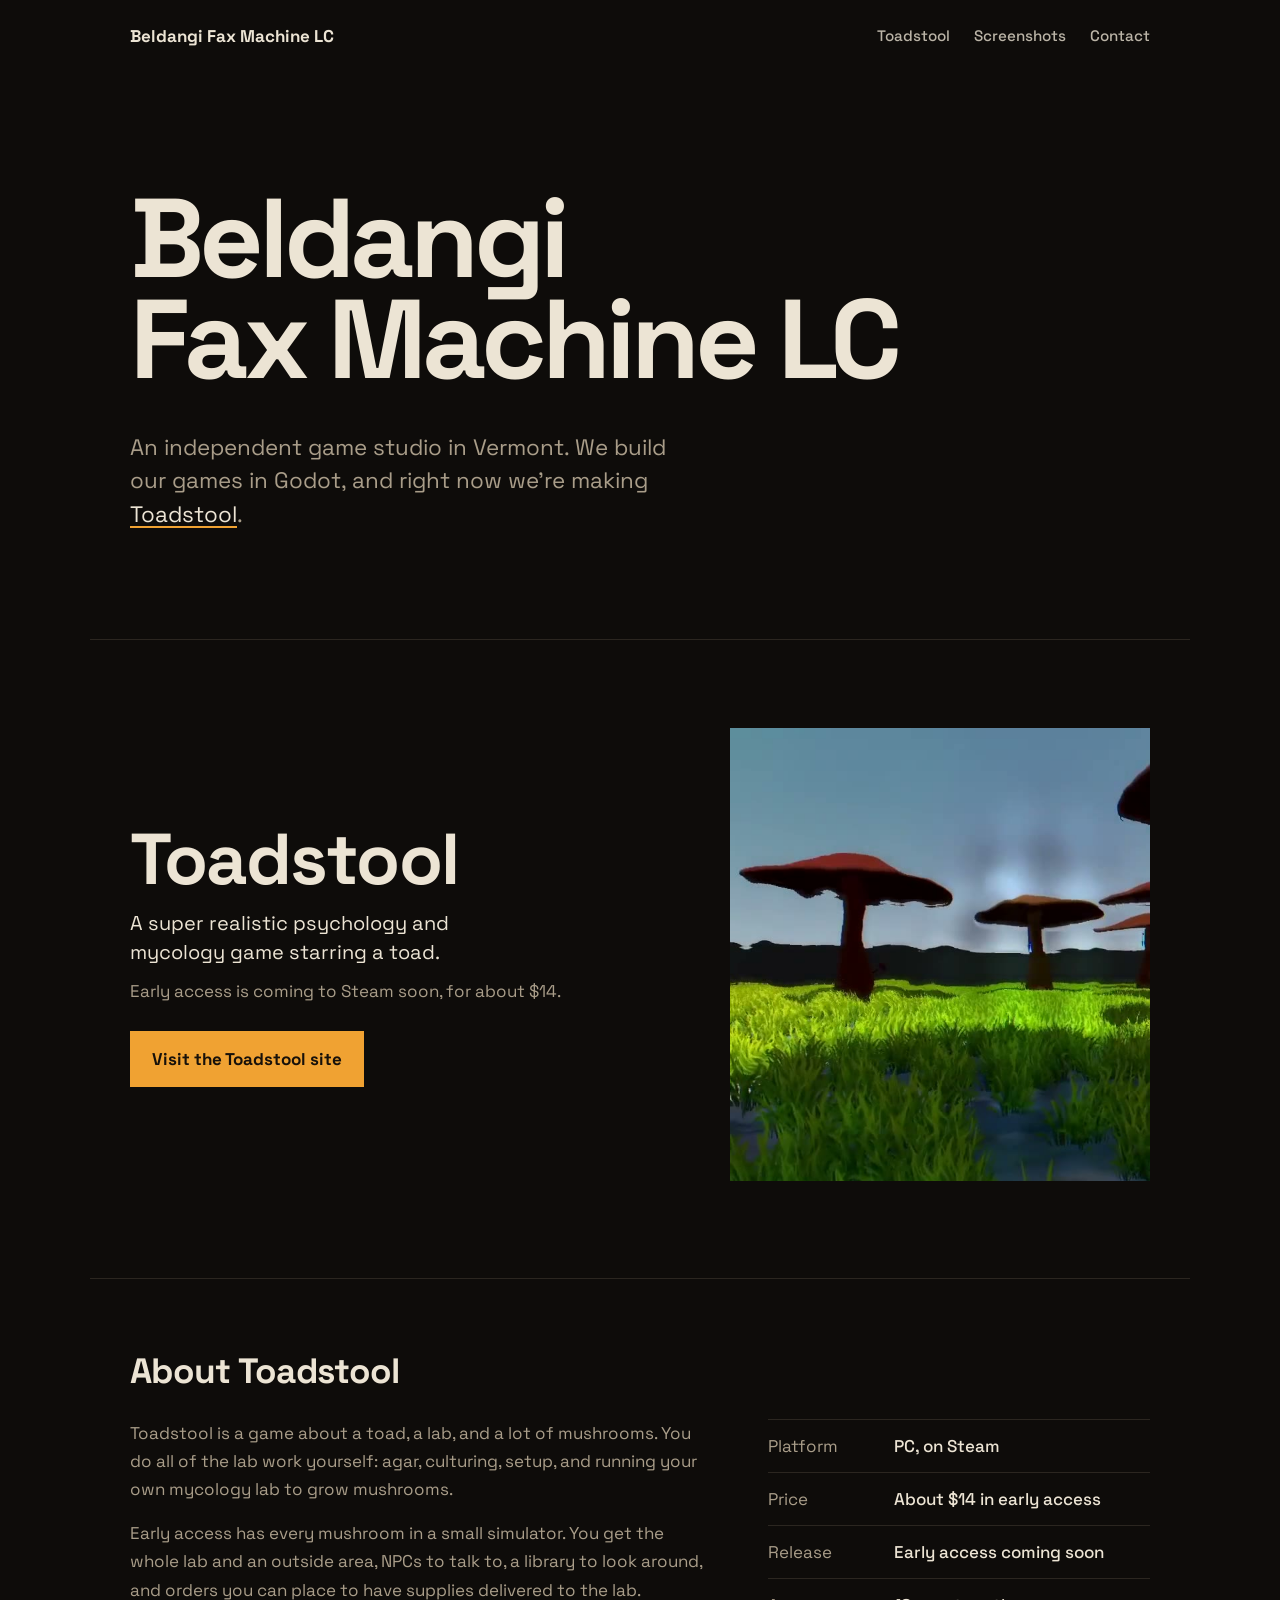
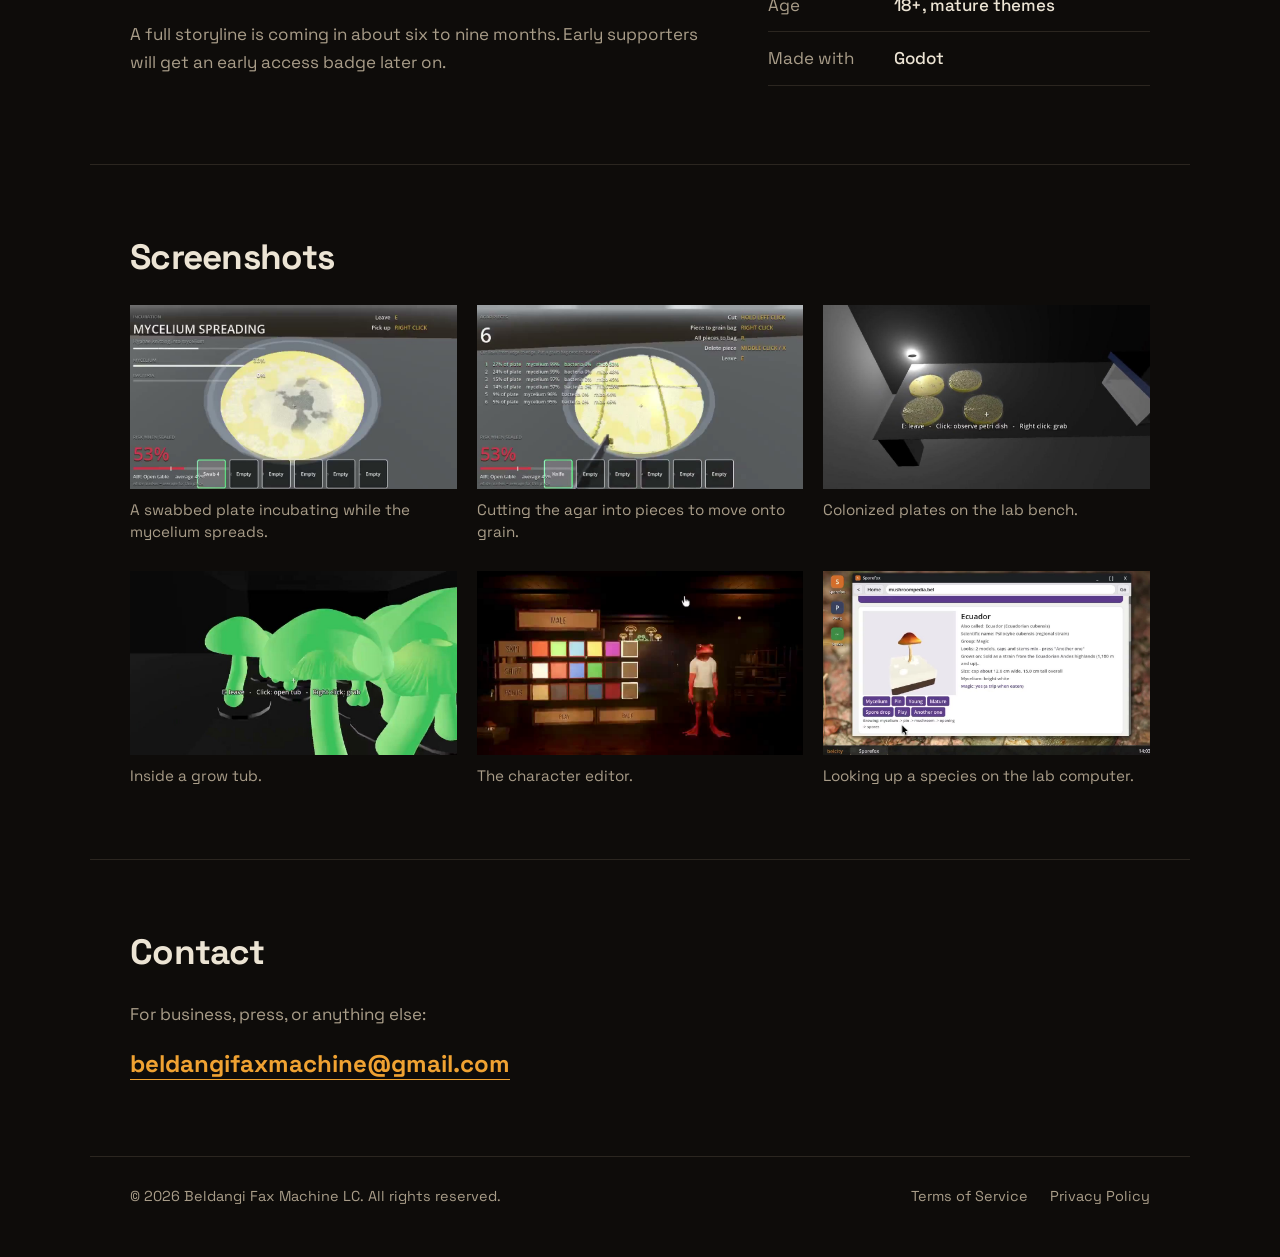
==== index.html @ 1b4e1a7e "Studio title space, real Toadstool content, Terms and Privacy - Top of the page is now the studio: B" ====
<!doctype html>
<html lang="en">
<head>
<meta charset="utf-8">
<meta name="viewport" content="width=device-width, initial-scale=1">
<title>Beldangi Fax Machine LC</title>
<meta name="description" content="Beldangi Fax Machine LC is an independent game studio in Vermont making Toadstool, a super realistic psychology and mycology game starring a toad.">
<meta name="theme-color" content="#0e0c0a">
<meta name="color-scheme" content="dark">
<link rel="icon" href="favicon.svg" type="image/svg+xml">
<meta property="og:title" content="Beldangi Fax Machine LC">
<meta property="og:description" content="Makers of Toadstool, a super realistic psychology and mycology game starring a toad.">
<meta property="og:image" content="https://bahun-ko-ckusi.github.io/BELDANGIFAXMACHINE/media/grow.jpg">
<meta property="og:type" content="website">
<meta name="twitter:card" content="summary_large_image">
<link rel="preconnect" href="https://fonts.googleapis.com">
<link rel="preconnect" href="https://fonts.gstatic.com" crossorigin>
<link href="https://fonts.googleapis.com/css2?family=Space+Grotesk:wght@400;500;700&display=swap" rel="stylesheet">
<link rel="stylesheet" href="styles.css">
</head>
<body>

<header class="top">
  <a class="studio" href="./">Beldangi Fax Machine LC</a>
  <nav aria-label="Sections">
    <a href="#toadstool">Toadstool</a>
    <a href="#screens">Screenshots</a>
    <a href="#contact">Contact</a>
  </nav>
</header>

<main>
  <section class="title-space">
    <h1><span>Beldangi</span> <span>Fax Machine LC</span></h1>
    <p class="title-line">An independent game studio in Vermont. We build our games in Godot,
    and right now we&rsquo;re making <a href="#toadstool">Toadstool</a>.</p>
  </section>

  <section class="hero" id="toadstool" aria-labelledby="game-title">
    <div class="hero-media">
      <video src="media/world.mp4" poster="media/world.jpg" width="630" height="680"
             muted loop playsinline autoplay preload="metadata"
             aria-label="Walking through a field of giant mushrooms in Toadstool."></video>
    </div>
    <div class="hero-text">
      <h2 id="game-title">Toadstool</h2>
      <p class="lede">A super realistic psychology and mycology game starring a toad.</p>
      <p class="when">Early access is coming to Steam soon, for about $14.</p>
      <a class="btn" href="https://bahun-ko-ckusi.github.io/TOADSTOOLLINK/">Visit the Toadstool site</a>
    </div>
  </section>

  <section class="block" id="about-game">
    <h2>About Toadstool</h2>
    <div class="about">
      <div class="about-text">
        <p>Toadstool is a game about a toad, a lab, and a lot of mushrooms. You do all
        of the lab work yourself: agar, culturing, setup, and running your own mycology
        lab to grow mushrooms.</p>
        <p>Early access has every mushroom in a small simulator. You get the whole lab and
        an outside area, NPCs to talk to, a library to look around, and orders you can
        place to have supplies delivered to the lab.</p>
        <p>A full storyline is coming in about six to nine months. Early supporters will
        get an early access badge later on.</p>
      </div>
      <dl class="facts">
        <div><dt>Platform</dt><dd>PC, on Steam</dd></div>
        <div><dt>Price</dt><dd>About $14 in early access</dd></div>
        <div><dt>Release</dt><dd>Early access coming soon</dd></div>
        <div><dt>Age</dt><dd>18+, mature themes</dd></div>
        <div><dt>Made with</dt><dd>Godot</dd></div>
      </dl>
    </div>
  </section>

  <section class="block" id="screens">
    <h2>Screenshots</h2>
    <ul class="shots">
      <li>
        <button class="shot" type="button" aria-label="View larger: a swabbed plate incubating">
          <video src="media/grow.mp4" poster="media/grow.jpg" width="960" height="524"
                 muted loop playsinline autoplay preload="metadata" aria-hidden="true"></video>
        </button>
        <p>A swabbed plate incubating while the mycelium spreads.</p>
      </li>
      <li>
        <button class="shot" type="button" aria-label="View larger: cutting agar into pieces">
          <video src="media/cut.mp4" poster="media/cut.jpg" width="960" height="524"
                 muted loop playsinline autoplay preload="metadata" aria-hidden="true"></video>
        </button>
        <p>Cutting the agar into pieces to move onto grain.</p>
      </li>
      <li>
        <button class="shot" type="button" aria-label="View larger: colonized plates on the lab bench">
          <img src="media/plates.jpg" width="1280" height="656" loading="lazy" decoding="async"
               alt="Four colonized petri dishes on a lab bench under a ceiling light.">
        </button>
        <p>Colonized plates on the lab bench.</p>
      </li>
      <li>
        <button class="shot" type="button" aria-label="View larger: inside a grow tub">
          <img src="media/tub.jpg" width="1280" height="656" loading="lazy" decoding="async"
               alt="Close up inside a grow tub, with tall glowing green mushrooms.">
        </button>
        <p>Inside a grow tub.</p>
      </li>
      <li>
        <button class="shot" type="button" aria-label="View larger: the character editor">
          <img src="media/character-editor.jpg" width="960" height="524" loading="lazy" decoding="async"
               alt="The character editor: a red toad in a white shirt, with skin, shirt and pants colours.">
        </button>
        <p>The character editor.</p>
      </li>
      <li>
        <button class="shot" type="button" aria-label="View larger: the mushroom encyclopedia on the lab computer">
          <img src="media/mushroompedia.jpg" width="1128" height="634" loading="lazy" decoding="async"
               alt="The lab computer showing a page from the in-game mushroom encyclopedia.">
        </button>
        <p>Looking up a species on the lab computer.</p>
      </li>
    </ul>
  </section>

  <section class="block" id="contact">
    <h2>Contact</h2>
    <p>For business, press, or anything else:</p>
    <a class="mail" href="mailto:beldangifaxmachine@gmail.com">beldangifaxmachine@gmail.com</a>
  </section>
</main>

<footer class="foot">
  <nav class="foot-links" aria-label="Legal">
    <a href="terms.html">Terms of Service</a>
    <a href="privacy.html">Privacy Policy</a>
  </nav>
  <p>&copy; <span id="year">2026</span> Beldangi Fax Machine LC. All rights reserved.</p>
</footer>

<dialog class="viewer" aria-label="Screenshot">
  <form method="dialog"><button class="close" aria-label="Close">Close</button></form>
  <div class="viewer-media"></div>
</dialog>

<script>
  document.getElementById('year').textContent = new Date().getFullYear();

  // Loops pause off-screen, and stay still for people who asked for less motion.
  const loops = document.querySelectorAll('video');
  if (matchMedia('(prefers-reduced-motion: reduce)').matches) {
    loops.forEach(v => { v.removeAttribute('autoplay'); v.pause(); });
  } else if ('IntersectionObserver' in window) {
    const io = new IntersectionObserver(es => es.forEach(e => {
      if (e.isIntersecting) e.target.play().catch(() => {}); else e.target.pause();
    }), { threshold: 0.15 });
    loops.forEach(v => io.observe(v));
  }

  // Click a screenshot to see it large.
  const viewer = document.querySelector('.viewer');
  const slot = viewer.querySelector('.viewer-media');
  document.querySelectorAll('.shot').forEach(btn => {
    btn.addEventListener('click', () => {
      const src = btn.querySelector('img, video');
      const big = src.cloneNode(true);
      big.removeAttribute('loading');
      big.removeAttribute('aria-hidden');
      if (big.tagName === 'VIDEO') { big.controls = true; big.muted = true; big.autoplay = true; }
      slot.replaceChildren(big);
      if (typeof viewer.showModal === 'function') viewer.showModal();
      if (big.tagName === 'VIDEO') big.play().catch(() => {});
    });
  });
  viewer.addEventListener('click', e => { if (e.target === viewer) viewer.close(); });
  viewer.addEventListener('close', () => slot.replaceChildren());
</script>
</body>
</html>
---- styles.css ----
/* Beldangi Fax Machine LC — same brand as the Toadstool site */

:root {
  color-scheme: dark;
  --bg:     #0e0c0a;
  --panel:  #151210;
  --text:   #ece4d4;
  --muted:  #a99d89;
  --line:   #2b2620;
  --accent: #f0a232;
  --wrap: 1100px;
  --pad: clamp(20px, 4.5vw, 40px);
  --sans: "Space Grotesk", system-ui, -apple-system, sans-serif;
}

*, *::before, *::after { box-sizing: border-box; }
html { -webkit-text-size-adjust: 100%; scroll-behavior: smooth; }
@media (prefers-reduced-motion: reduce) { html { scroll-behavior: auto; } }

body {
  margin: 0;
  background: var(--bg);
  color: var(--text);
  font: 400 17px/1.65 var(--sans);
  -webkit-font-smoothing: antialiased;
  overflow-x: hidden;
}

h1, h2 { font-weight: 700; letter-spacing: -0.02em; margin: 0; }
h2 { font-size: clamp(1.6rem, 1.2rem + 1.4vw, 2.2rem); line-height: 1.15; margin-bottom: 28px; }
p { margin: 0 0 16px; color: var(--muted); max-width: 62ch; }
a { color: var(--text); }
a:hover { color: var(--accent); }
:focus-visible { outline: 2px solid var(--accent); outline-offset: 3px; }

/* ── top bar ───────────────────────────────────────────────────────── */

.top {
  max-width: var(--wrap);
  margin: 0 auto;
  padding: 22px var(--pad);
  display: flex;
  align-items: center;
  justify-content: space-between;
  gap: 16px;
}
.studio { font-weight: 700; text-decoration: none; }
.top nav { display: flex; gap: 24px; }
.top nav a { color: rgba(236, 228, 212, .78); text-decoration: none; font-weight: 500; font-size: .95rem; }
.top nav a:hover { color: var(--accent); }
@media (max-width: 560px) {
  .top nav a:not([href="#contact"]) { display: none; }
}

/* ── the studio's title space ──────────────────────────────────────── */

.title-space {
  max-width: var(--wrap);
  margin: 0 auto;
  padding: clamp(56px, 13vh, 140px) var(--pad) clamp(64px, 12vh, 128px);
}
.title-space h1 {
  font-size: clamp(2.4rem, 10.5vw, 7rem);
  line-height: .9;
  letter-spacing: -0.045em;
  margin-bottom: clamp(24px, 4vw, 40px);
}
.title-space h1 span { display: block; }
.title-line {
  font-size: clamp(1.1rem, .95rem + .6vw, 1.4rem);
  line-height: 1.5;
  color: var(--muted);
  max-width: 40ch;
  margin: 0;
}
.title-line a { color: var(--text); text-decoration-color: var(--accent); text-underline-offset: .2em; }
.title-line a:hover { color: var(--accent); }

/* ── the game, in its own footage ──────────────────────────────────── */

.hero {
  max-width: var(--wrap);
  margin: 0 auto;
  padding: 64px var(--pad) 72px;
  border-top: 1px solid var(--line);
  display: grid;
  gap: 28px;
}
.hero-media video {
  display: block;
  width: 100%;
  height: auto;
  max-height: 72vh;
  object-fit: cover;
  background: var(--panel);
}
.hero h2 { font-size: clamp(2.6rem, 1.8rem + 3.6vw, 4.5rem); line-height: 1; margin-bottom: 14px; }
.lede { font-size: 1.25rem; line-height: 1.45; color: var(--text); margin-bottom: 10px; max-width: 30ch; }
.when { margin-bottom: 26px; }

.btn {
  display: inline-block;
  background: var(--accent);
  color: #17110a;
  font-weight: 700;
  text-decoration: none;
  padding: 14px 22px;
}
.btn:hover { background: #ffb64d; color: #17110a; }

@media (min-width: 820px) {
  .hero {
    grid-template-columns: minmax(0, 1fr) minmax(0, 420px);
    align-items: center;
    gap: 56px;
    padding-top: 88px;
    padding-bottom: 96px;
  }
  .hero-text { order: -1; }
  .hero-media video { max-height: 78vh; }
}

/* ── sections ──────────────────────────────────────────────────────── */

.block {
  max-width: var(--wrap);
  margin: 0 auto;
  padding: 72px var(--pad);
  border-top: 1px solid var(--line);
}

.about { display: grid; gap: 32px; }
@media (min-width: 820px) {
  .about { grid-template-columns: minmax(0, 1.5fr) minmax(0, 1fr); gap: 64px; align-items: start; }
}

.facts { margin: 0; }
.facts div {
  display: grid;
  grid-template-columns: 110px 1fr;
  gap: 16px;
  padding: 12px 0;
  border-top: 1px solid var(--line);
}
.facts div:last-child { border-bottom: 1px solid var(--line); }
.facts dt { color: var(--muted); }
.facts dd { margin: 0; font-weight: 500; }

/* screenshots */
.shots {
  list-style: none;
  margin: 0;
  padding: 0;
  display: grid;
  gap: 28px 20px;
}
@media (min-width: 600px) { .shots { grid-template-columns: repeat(2, 1fr); } }
@media (min-width: 960px) { .shots { grid-template-columns: repeat(3, 1fr); } }

.shot {
  display: block;
  width: 100%;
  padding: 0;
  border: 0;
  background: var(--panel);
  cursor: zoom-in;
}
.shot img, .shot video {
  display: block;
  width: 100%;
  height: auto;
  aspect-ratio: 16 / 9;
  object-fit: cover;
}
.shot:hover img, .shot:hover video { opacity: .88; }
.shots p { font-size: .95rem; line-height: 1.45; margin: 10px 0 0; }

/* contact */
.reach p { margin-bottom: 6px; }
.mail {
  font-weight: 700;
  font-size: clamp(1.05rem, .8rem + 1.4vw, 1.5rem);
  color: var(--accent);
  text-decoration: none;
  border-bottom: 1px solid currentColor;
  overflow-wrap: anywhere;
}
.mail:hover { color: #ffb64d; }

/* ── footer ────────────────────────────────────────────────────────── */

.foot {
  max-width: var(--wrap);
  margin: 0 auto;
  padding: 28px var(--pad) 48px;
  border-top: 1px solid var(--line);
}
.foot { display: flex; flex-wrap: wrap; justify-content: space-between; gap: 12px 28px; }
.foot p { margin: 0; font-size: .9rem; }
.foot-links { display: flex; gap: 22px; order: 2; }
.foot-links a { color: var(--muted); font-size: .9rem; text-decoration: none; }
.foot-links a:hover { color: var(--accent); }

/* ── legal pages ───────────────────────────────────────────────────── */

.doc {
  max-width: 760px;
  margin: 0 auto;
  padding: 48px var(--pad) 88px;
}
.doc h1 { font-size: clamp(2.2rem, 1.6rem + 2.6vw, 3.4rem); line-height: 1.05; margin-bottom: 10px; }
.doc .updated { font-size: .95rem; margin-bottom: 36px; }
.doc h2 { font-size: 1.25rem; margin: 40px 0 12px; scroll-margin-top: 20px; }
.doc p, .doc li { color: var(--muted); }
.doc strong { color: var(--text); font-weight: 500; }
.doc ul { padding-left: 1.2em; margin: 0 0 16px; max-width: 62ch; }
.doc li { margin-bottom: 6px; }
.doc a { color: var(--accent); }

/* ── screenshot viewer ─────────────────────────────────────────────── */

.viewer {
  width: min(1200px, 94vw);
  max-width: none;
  padding: 0;
  border: 0;
  background: transparent;
  color: var(--text);
}
.viewer::backdrop { background: rgba(8, 7, 6, .9); }
.viewer form { display: flex; justify-content: flex-end; margin: 0 0 10px; }
.close {
  font: 500 .95rem/1 var(--sans);
  color: var(--text);
  background: none;
  border: 1px solid var(--line);
  padding: 10px 14px;
  cursor: pointer;
}
.close:hover { border-color: var(--accent); color: var(--accent); }
.viewer-media img, .viewer-media video { display: block; width: 100%; height: auto; max-height: 82vh; object-fit: contain; background: #000; }
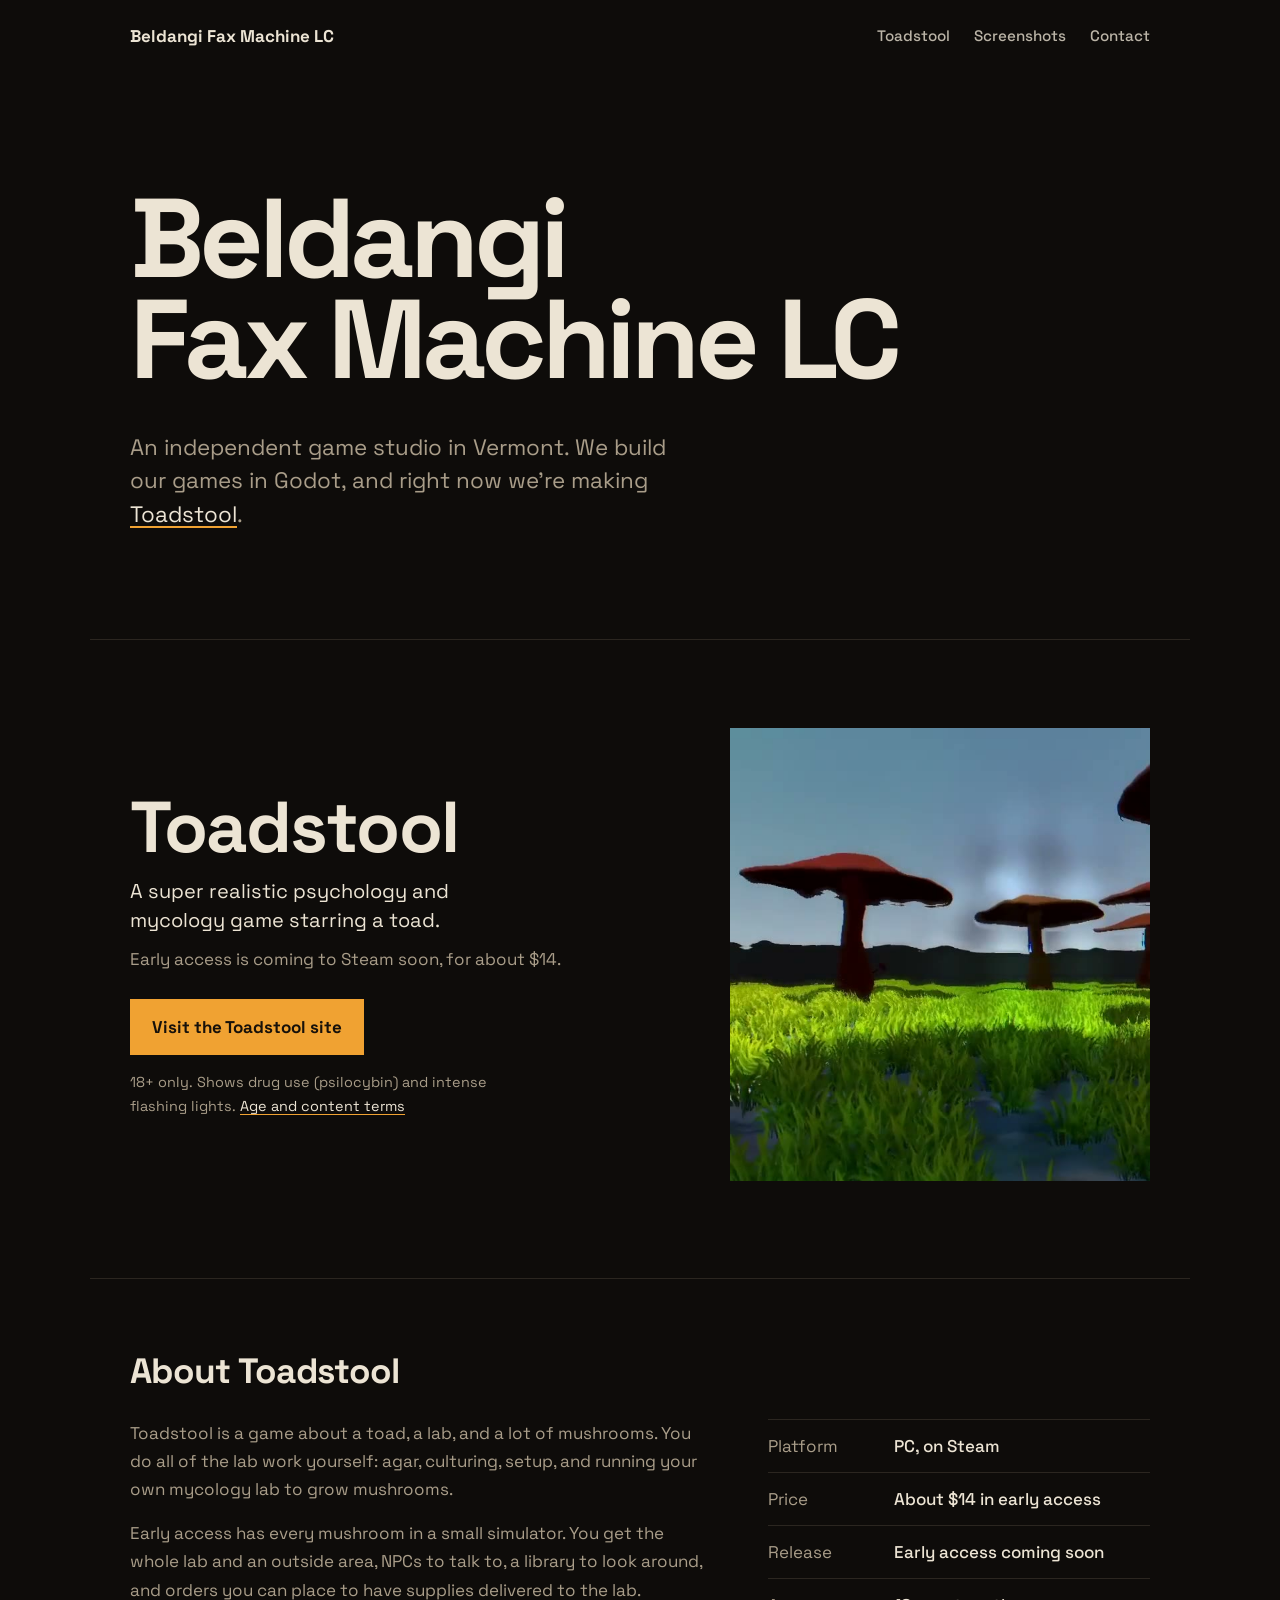
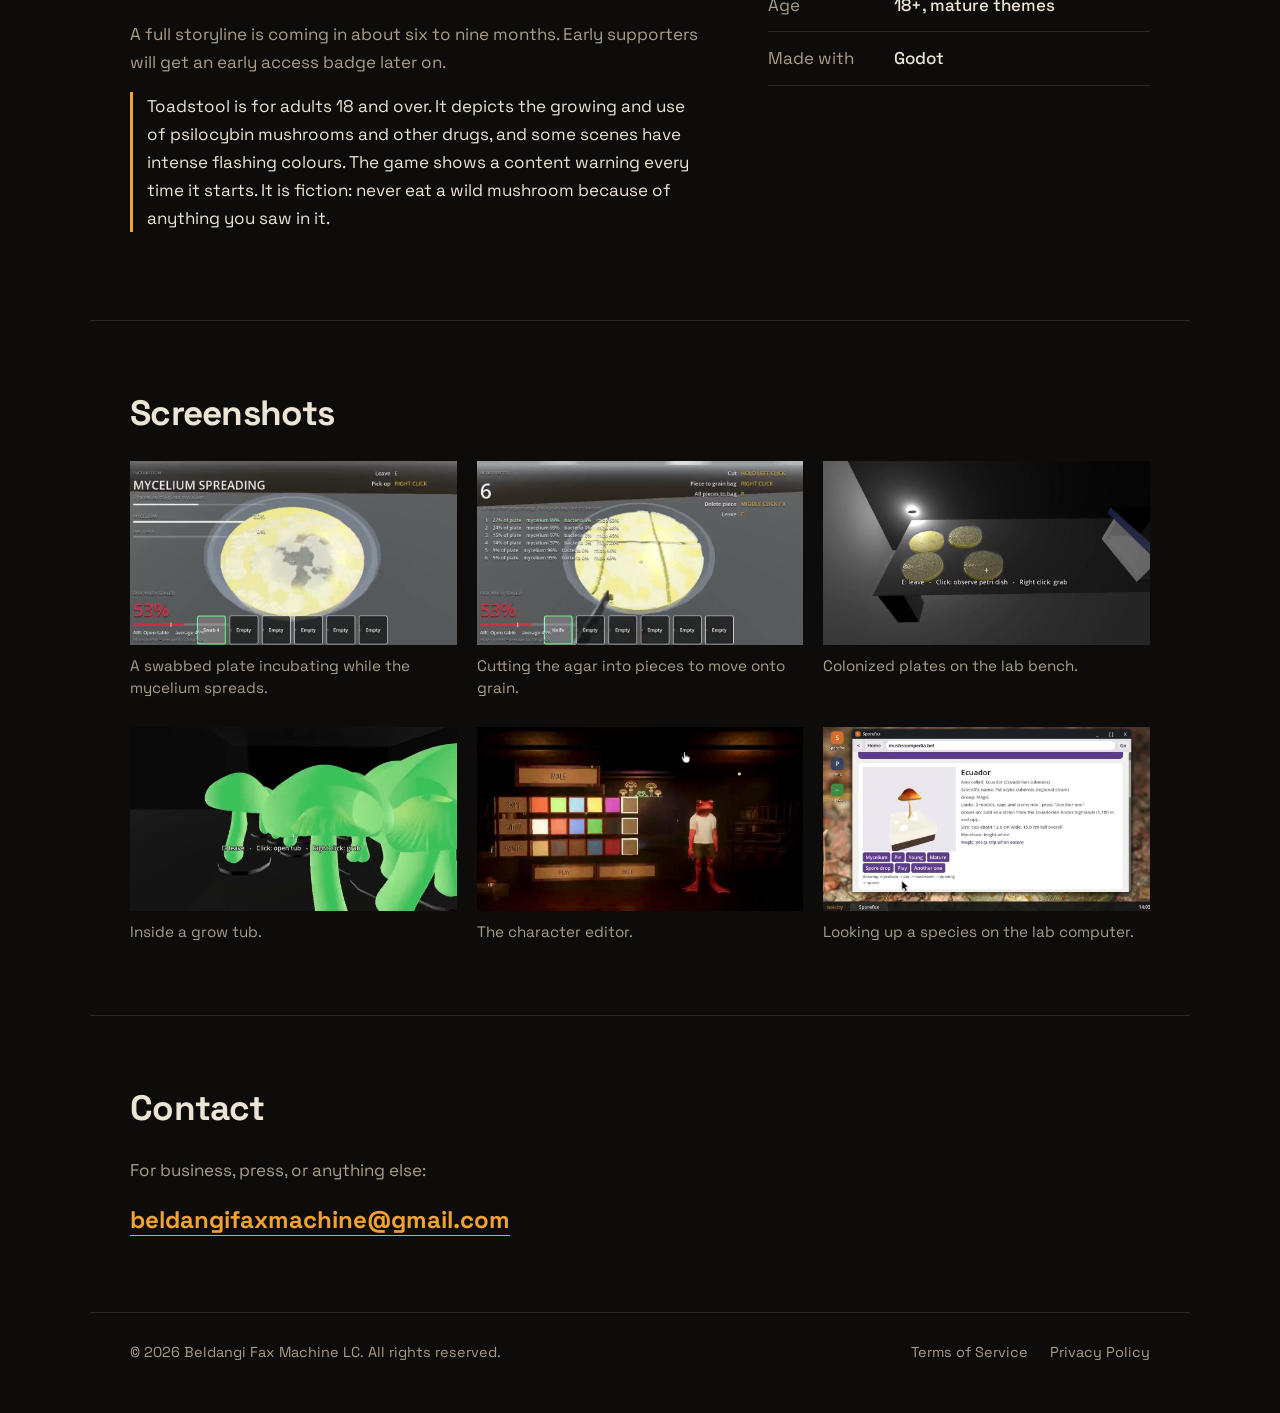
==== commit e1f0b0c8: "Share the game's full terms and privacy; 18+ notice on the homepage - Terms and Privacy now match th" ====
--- a/index.html
+++ b/index.html
@@ -4,7 +4,7 @@
 <meta charset="utf-8">
 <meta name="viewport" content="width=device-width, initial-scale=1">
 <title>Beldangi Fax Machine LC</title>
-<meta name="description" content="Beldangi Fax Machine LC is an independent game studio in Vermont making Toadstool, a super realistic psychology and mycology game starring a toad.">
+<meta name="description" content="Beldangi Fax Machine LC is an independent game studio in Vermont making Toadstool, a super realistic psychology and mycology game for adults 18+.">
 <meta name="theme-color" content="#0e0c0a">
 <meta name="color-scheme" content="dark">
 <link rel="icon" href="favicon.svg" type="image/svg+xml">
@@ -47,6 +47,7 @@
       <p class="lede">A super realistic psychology and mycology game starring a toad.</p>
       <p class="when">Early access is coming to Steam soon, for about $14.</p>
       <a class="btn" href="https://bahun-ko-ckusi.github.io/TOADSTOOLLINK/">Visit the Toadstool site</a>
+      <p class="age-note">18+ only. Shows drug use (psilocybin) and intense flashing lights. <a href="terms.html#age">Age and content terms</a></p>
     </div>
   </section>
 
@@ -62,6 +63,7 @@
         place to have supplies delivered to the lab.</p>
         <p>A full storyline is coming in about six to nine months. Early supporters will
         get an early access badge later on.</p>
+        <p class="age-block">Toadstool is for adults 18 and over. It depicts the growing and use of psilocybin mushrooms and other drugs, and some scenes have intense flashing colours. The game shows a content warning every time it starts. It is fiction: never eat a wild mushroom because of anything you saw in it.</p>
       </div>
       <dl class="facts">
         <div><dt>Platform</dt><dd>PC, on Steam</dd></div>
--- a/styles.css
+++ b/styles.css
@@ -239,3 +239,11 @@
 }
 .close:hover { border-color: var(--accent); color: var(--accent); }
 .viewer-media img, .viewer-media video { display: block; width: 100%; height: auto; max-height: 82vh; object-fit: contain; background: #000; }
+
+/* ── age + content notices ─────────────────────────────────────────── */
+
+.age-note { font-size: .9rem; margin: 16px 0 0; max-width: 46ch; }
+.age-note a { color: var(--text); text-decoration-color: var(--accent); text-underline-offset: .2em; }
+.age-block { color: var(--text); border-left: 3px solid var(--accent); padding-left: 14px; }
+.notice { border: 1px solid var(--accent); padding: 16px 18px; margin: 8px 0 28px; max-width: 64ch; }
+.notice p { color: var(--text); margin: 0; }
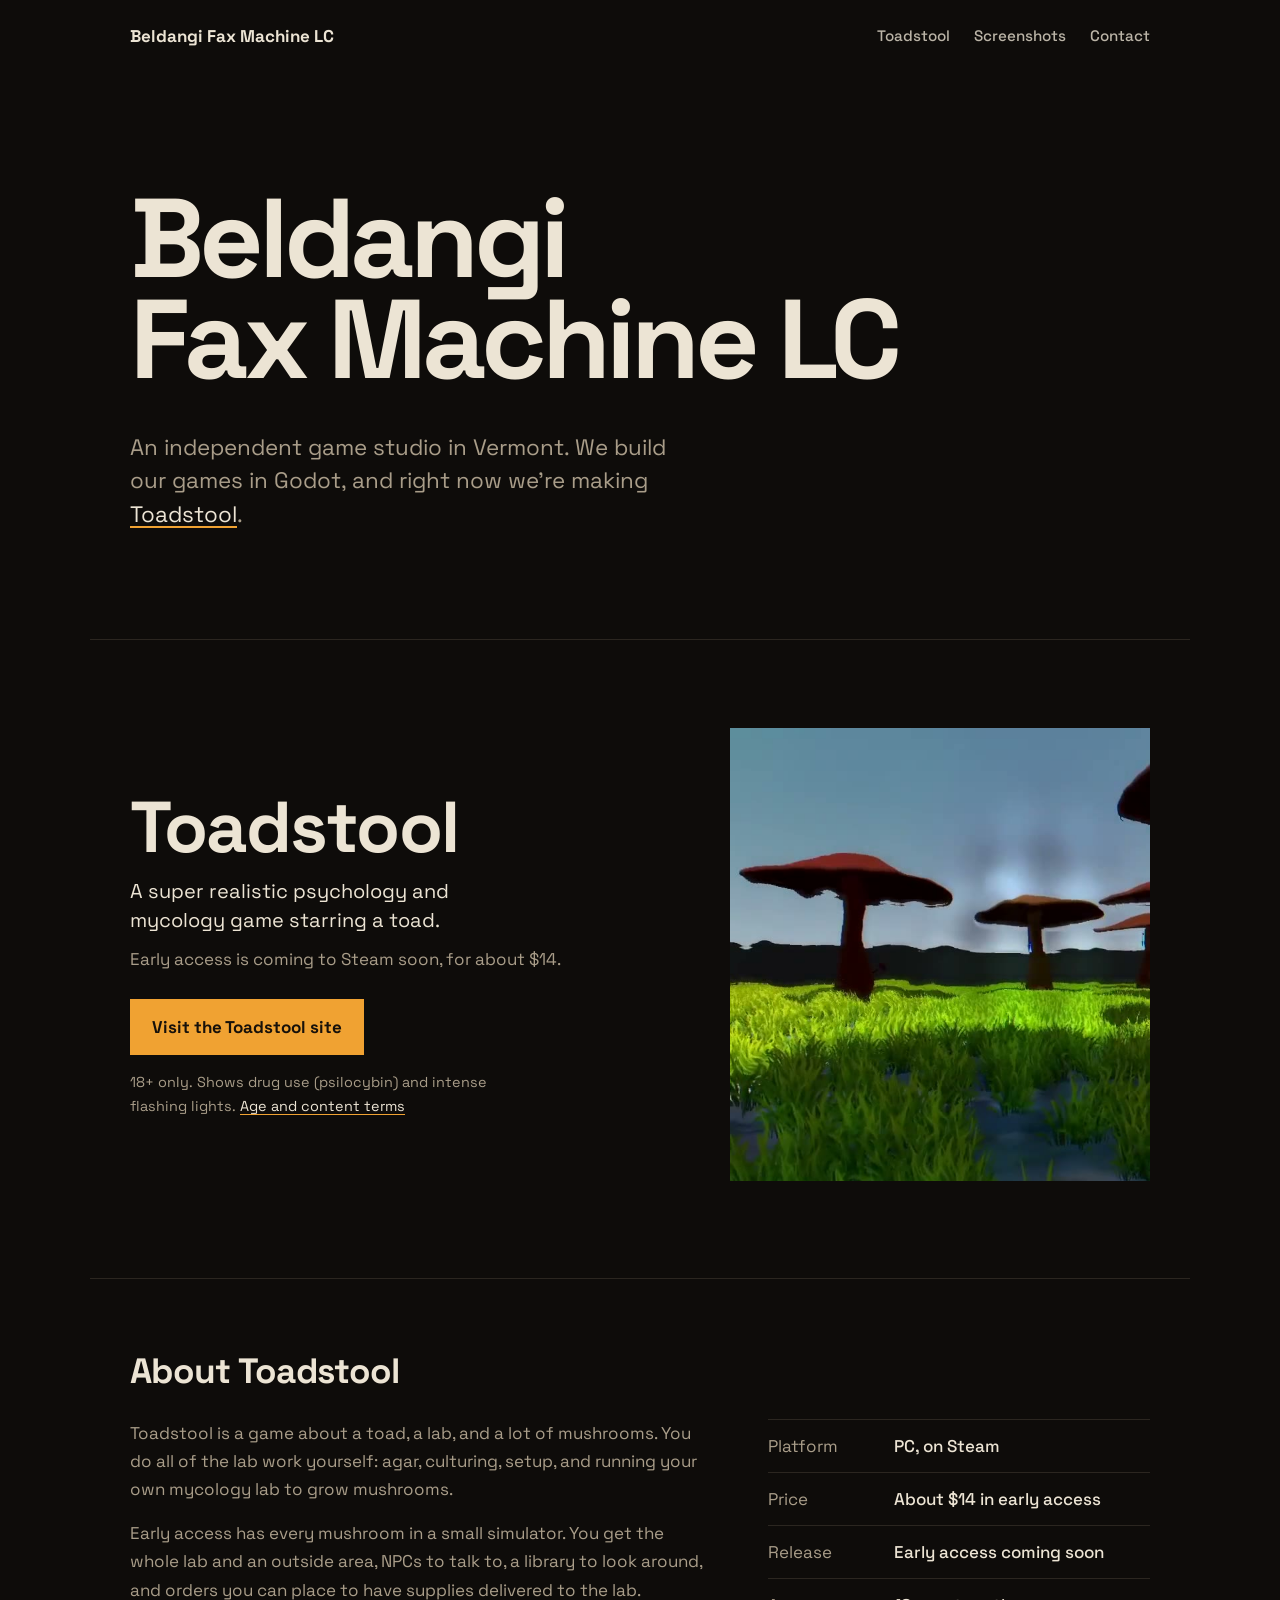
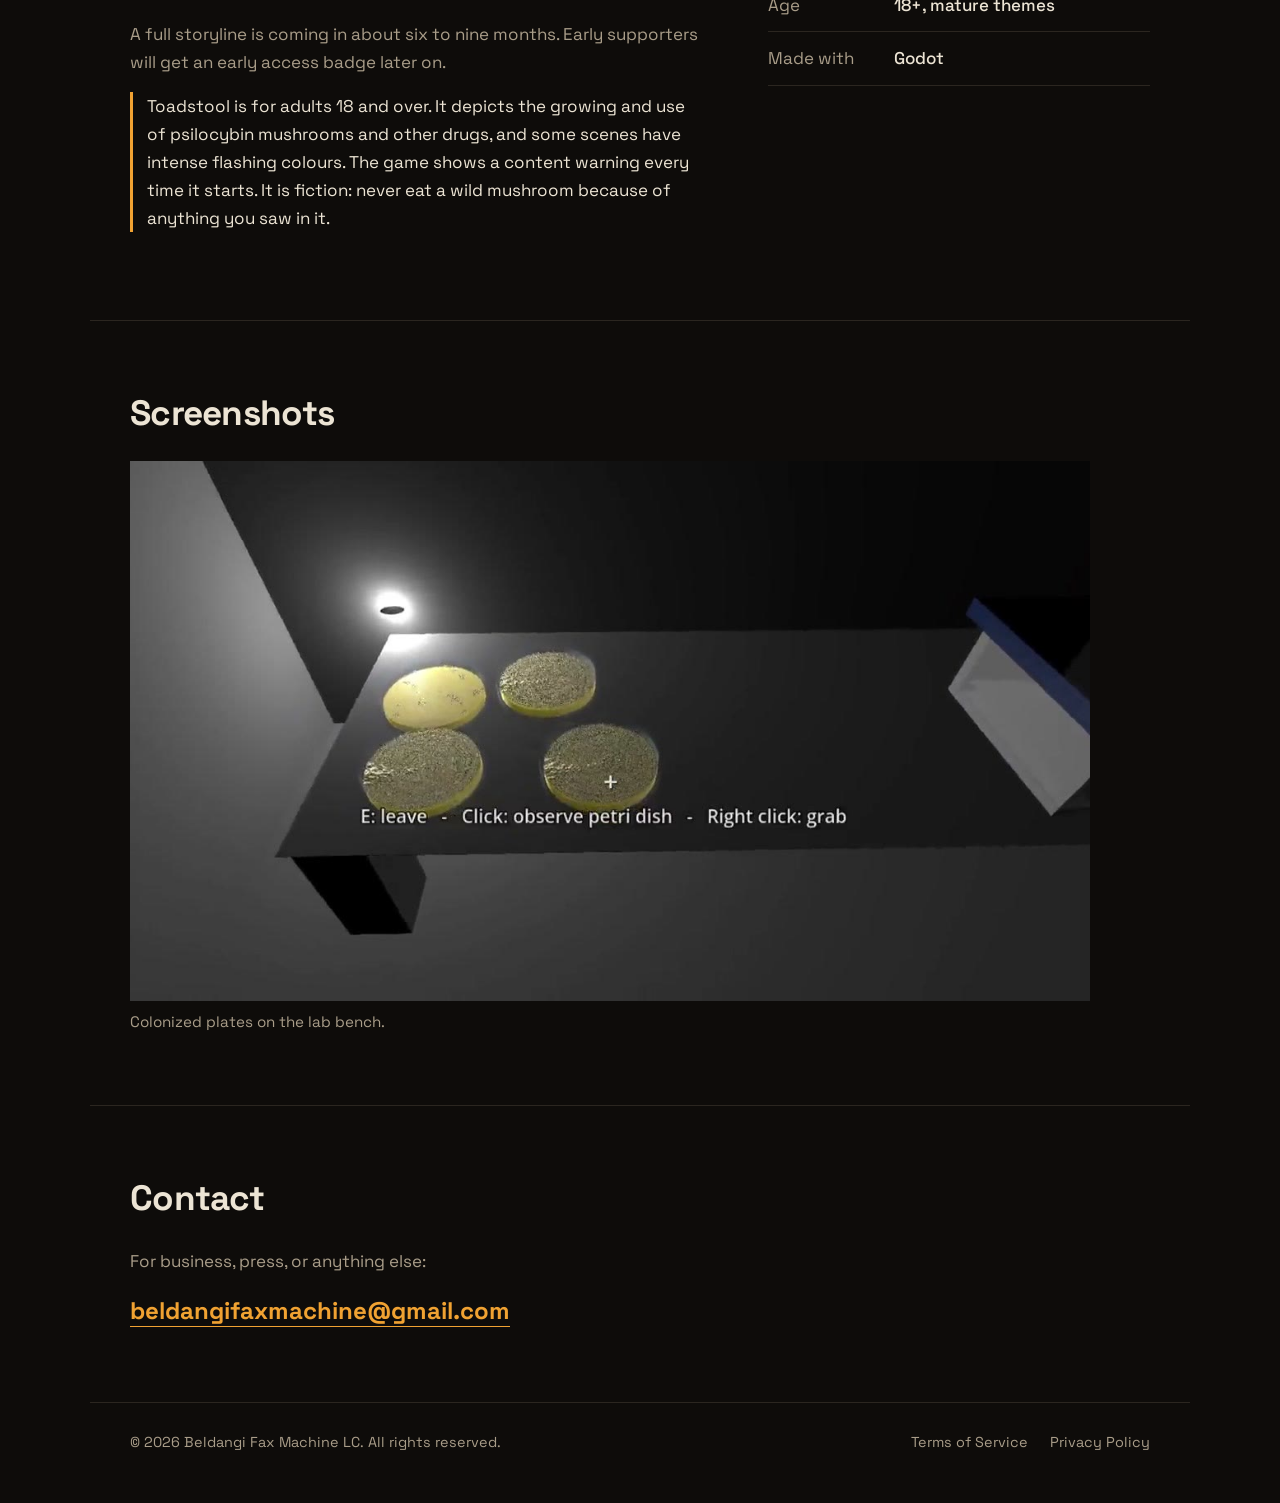
==== commit 01dbf0f4: "Keep only the colonized plates screenshot" ====
--- a/index.html
+++ b/index.html
@@ -10,7 +10,7 @@
 <link rel="icon" href="favicon.svg" type="image/svg+xml">
 <meta property="og:title" content="Beldangi Fax Machine LC">
 <meta property="og:description" content="Makers of Toadstool, a super realistic psychology and mycology game starring a toad.">
-<meta property="og:image" content="https://bahun-ko-ckusi.github.io/BELDANGIFAXMACHINE/media/grow.jpg">
+<meta property="og:image" content="https://beldangifaxmachine.com/media/plates.jpg">
 <meta property="og:type" content="website">
 <meta name="twitter:card" content="summary_large_image">
 <link rel="preconnect" href="https://fonts.googleapis.com">
@@ -46,7 +46,7 @@
       <h2 id="game-title">Toadstool</h2>
       <p class="lede">A super realistic psychology and mycology game starring a toad.</p>
       <p class="when">Early access is coming to Steam soon, for about $14.</p>
-      <a class="btn" href="https://bahun-ko-ckusi.github.io/TOADSTOOLLINK/">Visit the Toadstool site</a>
+      <a class="btn" href="https://bahun-ko-ckusi.github.io/toadstoolweblink/">Visit the Toadstool site</a>
       <p class="age-note">18+ only. Shows drug use (psilocybin) and intense flashing lights. <a href="terms.html#age">Age and content terms</a></p>
     </div>
   </section>
@@ -79,46 +79,11 @@
     <h2>Screenshots</h2>
     <ul class="shots">
       <li>
-        <button class="shot" type="button" aria-label="View larger: a swabbed plate incubating">
-          <video src="media/grow.mp4" poster="media/grow.jpg" width="960" height="524"
-                 muted loop playsinline autoplay preload="metadata" aria-hidden="true"></video>
-        </button>
-        <p>A swabbed plate incubating while the mycelium spreads.</p>
-      </li>
-      <li>
-        <button class="shot" type="button" aria-label="View larger: cutting agar into pieces">
-          <video src="media/cut.mp4" poster="media/cut.jpg" width="960" height="524"
-                 muted loop playsinline autoplay preload="metadata" aria-hidden="true"></video>
-        </button>
-        <p>Cutting the agar into pieces to move onto grain.</p>
-      </li>
-      <li>
         <button class="shot" type="button" aria-label="View larger: colonized plates on the lab bench">
           <img src="media/plates.jpg" width="1280" height="656" loading="lazy" decoding="async"
                alt="Four colonized petri dishes on a lab bench under a ceiling light.">
         </button>
         <p>Colonized plates on the lab bench.</p>
-      </li>
-      <li>
-        <button class="shot" type="button" aria-label="View larger: inside a grow tub">
-          <img src="media/tub.jpg" width="1280" height="656" loading="lazy" decoding="async"
-               alt="Close up inside a grow tub, with tall glowing green mushrooms.">
-        </button>
-        <p>Inside a grow tub.</p>
-      </li>
-      <li>
-        <button class="shot" type="button" aria-label="View larger: the character editor">
-          <img src="media/character-editor.jpg" width="960" height="524" loading="lazy" decoding="async"
-               alt="The character editor: a red toad in a white shirt, with skin, shirt and pants colours.">
-        </button>
-        <p>The character editor.</p>
-      </li>
-      <li>
-        <button class="shot" type="button" aria-label="View larger: the mushroom encyclopedia on the lab computer">
-          <img src="media/mushroompedia.jpg" width="1128" height="634" loading="lazy" decoding="async"
-               alt="The lab computer showing a page from the in-game mushroom encyclopedia.">
-        </button>
-        <p>Looking up a species on the lab computer.</p>
       </li>
     </ul>
   </section>
--- a/styles.css
+++ b/styles.css
@@ -154,8 +154,8 @@
   display: grid;
   gap: 28px 20px;
 }
-@media (min-width: 600px) { .shots { grid-template-columns: repeat(2, 1fr); } }
-@media (min-width: 960px) { .shots { grid-template-columns: repeat(3, 1fr); } }
+/* only one screenshot now, so it gets the full width */
+.shots { max-width: 960px; }
 
 .shot {
   display: block;
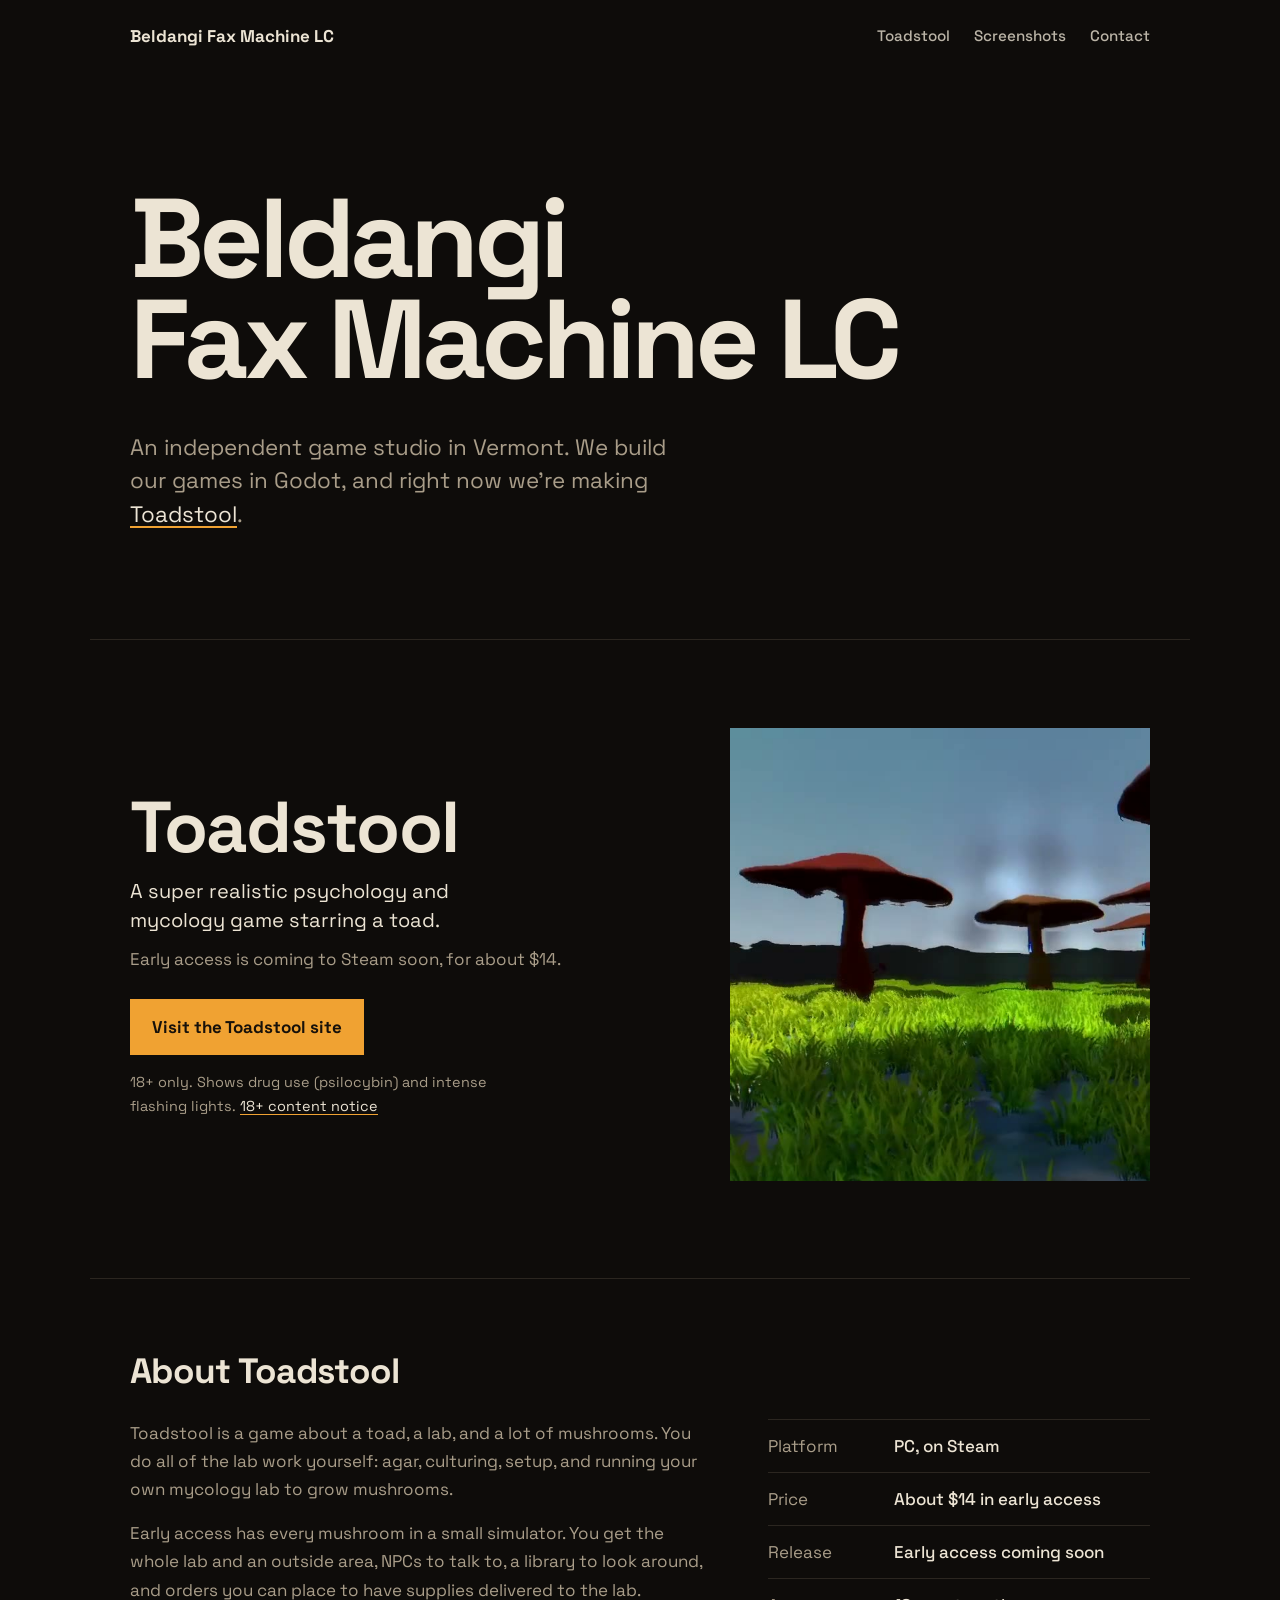
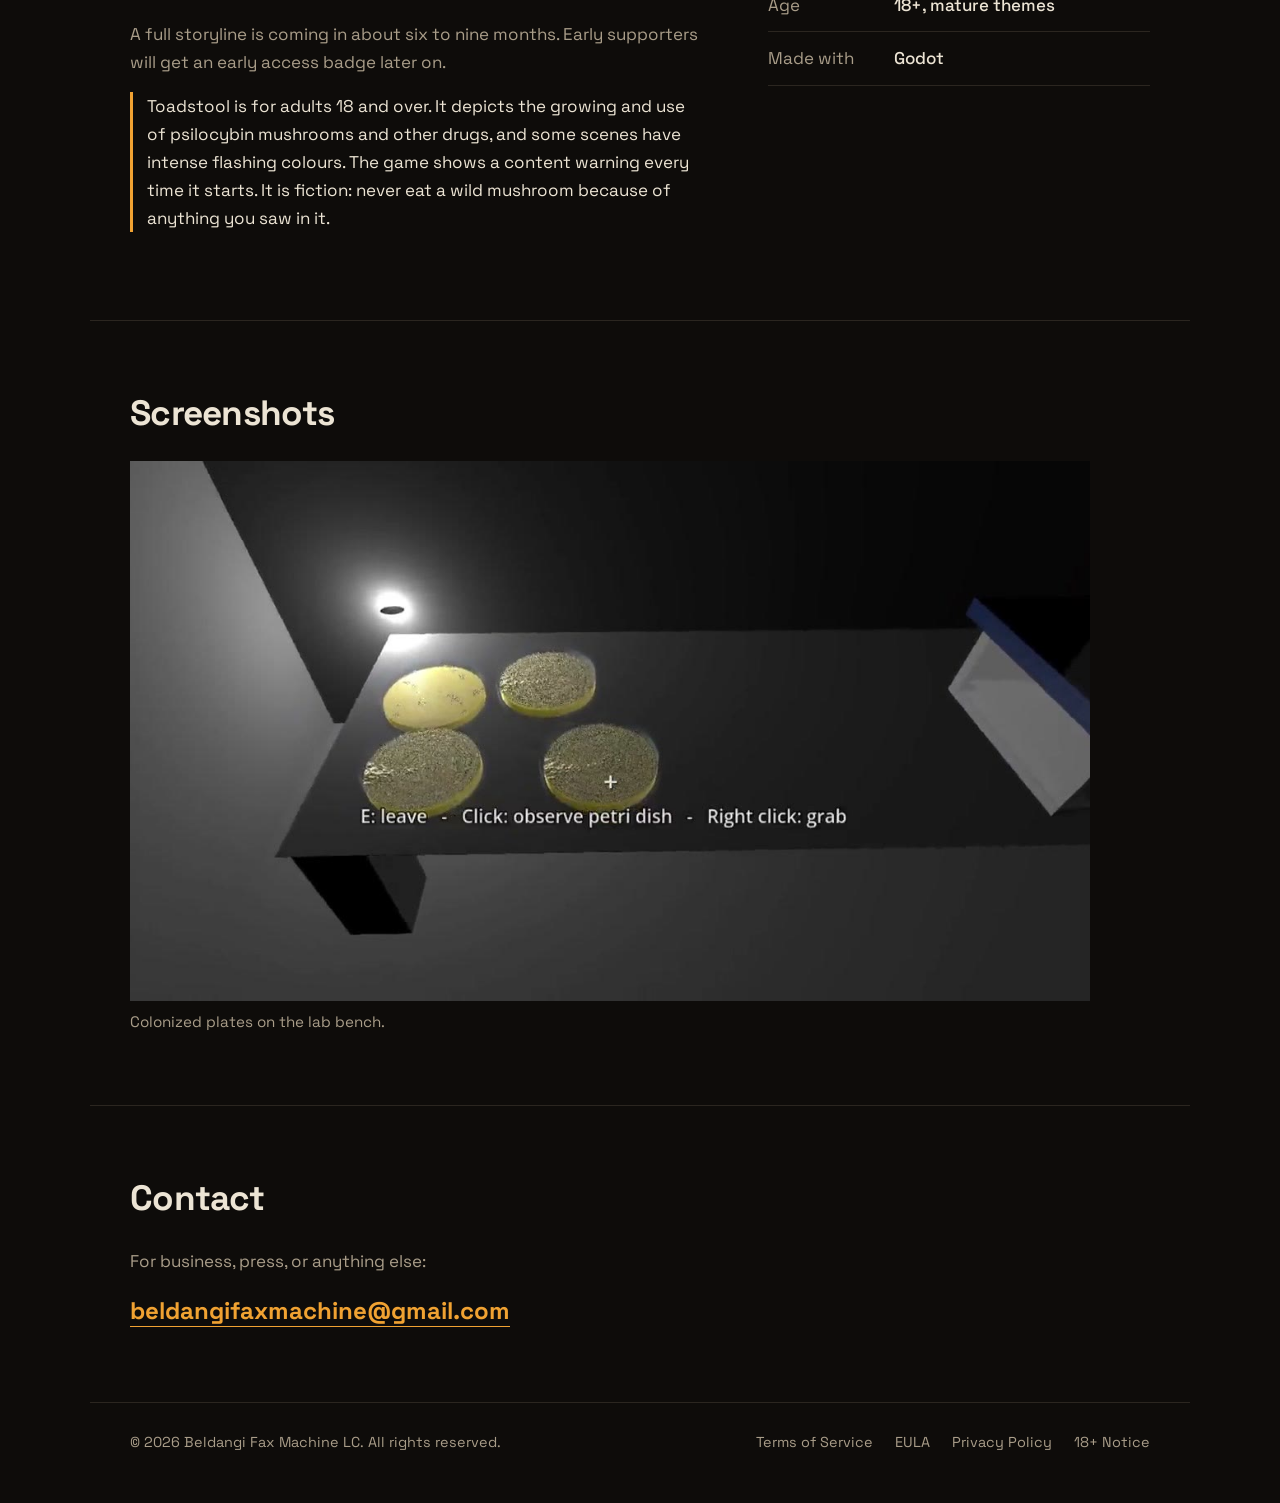
==== commit ae75633c: "Legal: EULA, 18+ content notice, honest privacy for online play, Steam text copies" ====
--- a/index.html
+++ b/index.html
@@ -47,7 +47,7 @@
       <p class="lede">A super realistic psychology and mycology game starring a toad.</p>
       <p class="when">Early access is coming to Steam soon, for about $14.</p>
       <a class="btn" href="https://bahun-ko-ckusi.github.io/toadstoolweblink/">Visit the Toadstool site</a>
-      <p class="age-note">18+ only. Shows drug use (psilocybin) and intense flashing lights. <a href="terms.html#age">Age and content terms</a></p>
+      <p class="age-note">18+ only. Shows drug use (psilocybin) and intense flashing lights. <a href="age.html">18+ content notice</a></p>
     </div>
   </section>
 
@@ -98,7 +98,9 @@
 <footer class="foot">
   <nav class="foot-links" aria-label="Legal">
     <a href="terms.html">Terms of Service</a>
+    <a href="eula.html">EULA</a>
     <a href="privacy.html">Privacy Policy</a>
+    <a href="age.html">18+ Notice</a>
   </nav>
   <p>&copy; <span id="year">2026</span> Beldangi Fax Machine LC. All rights reserved.</p>
 </footer>
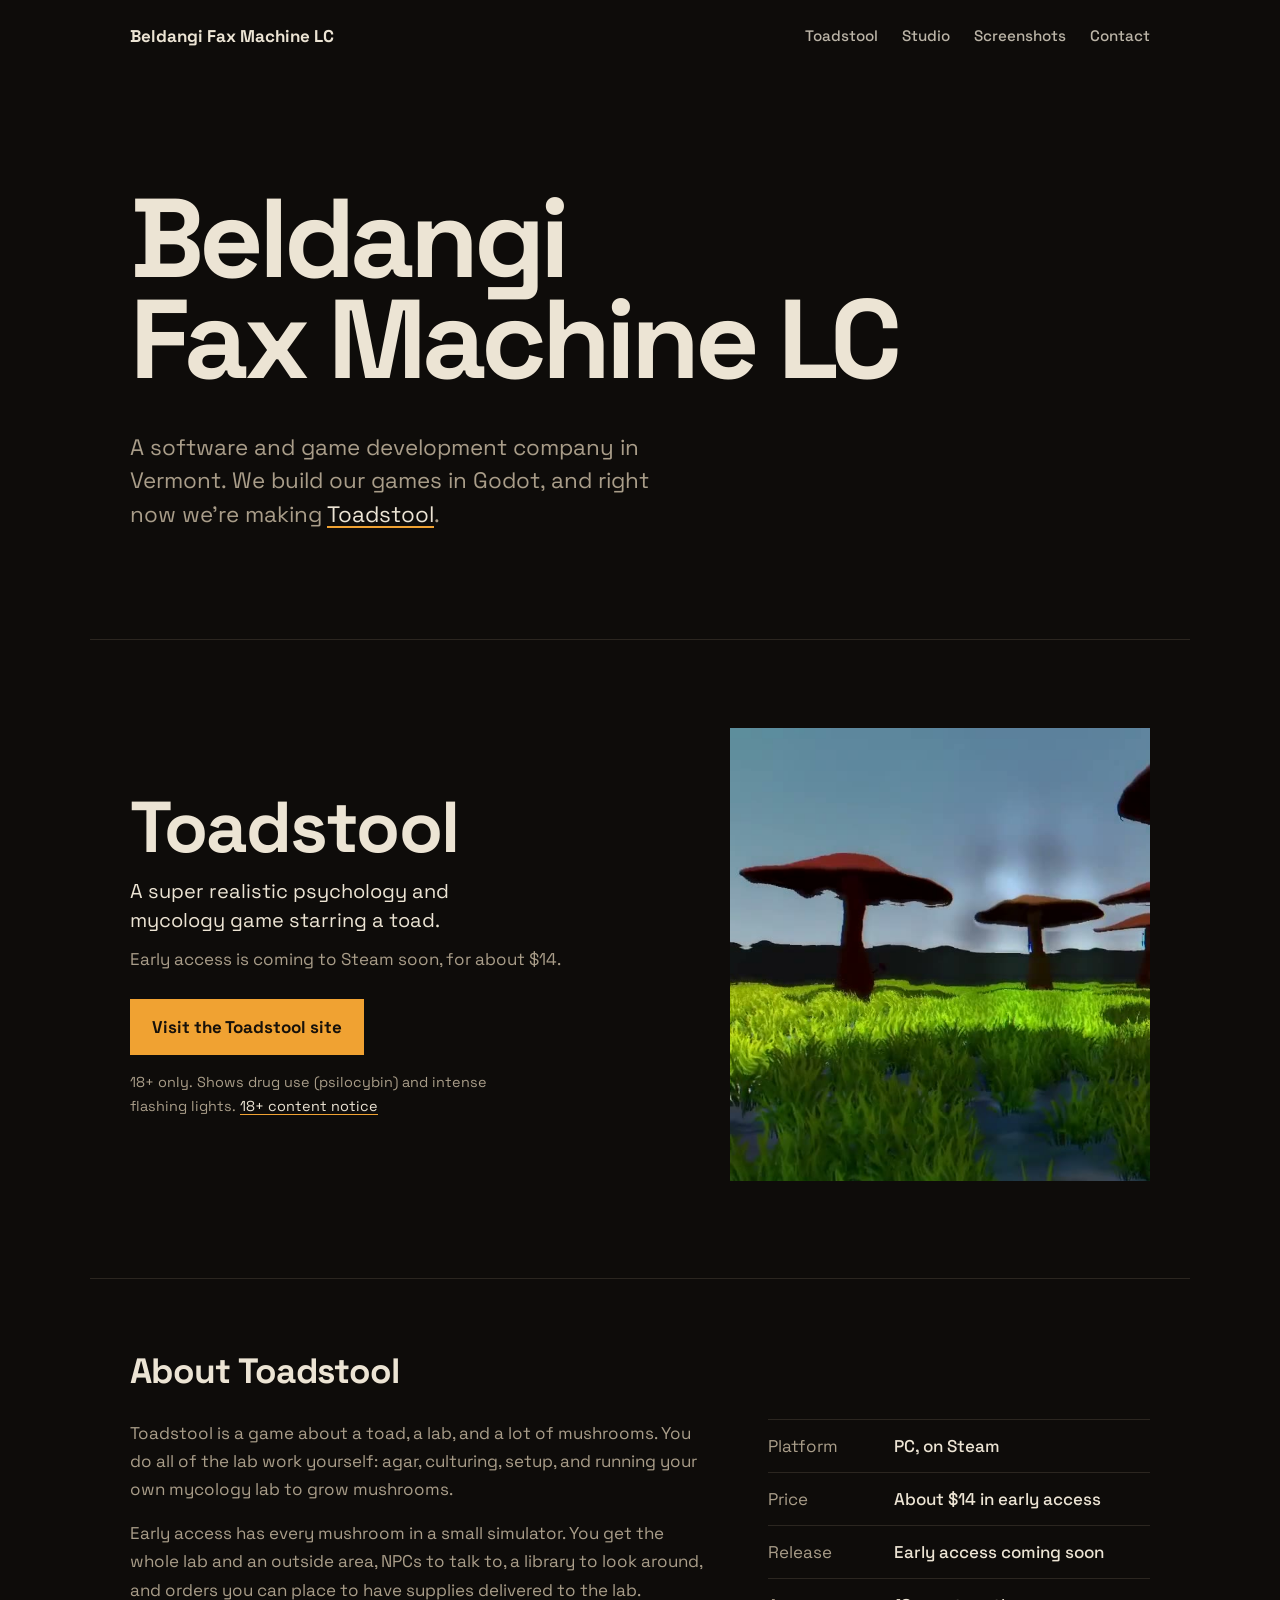
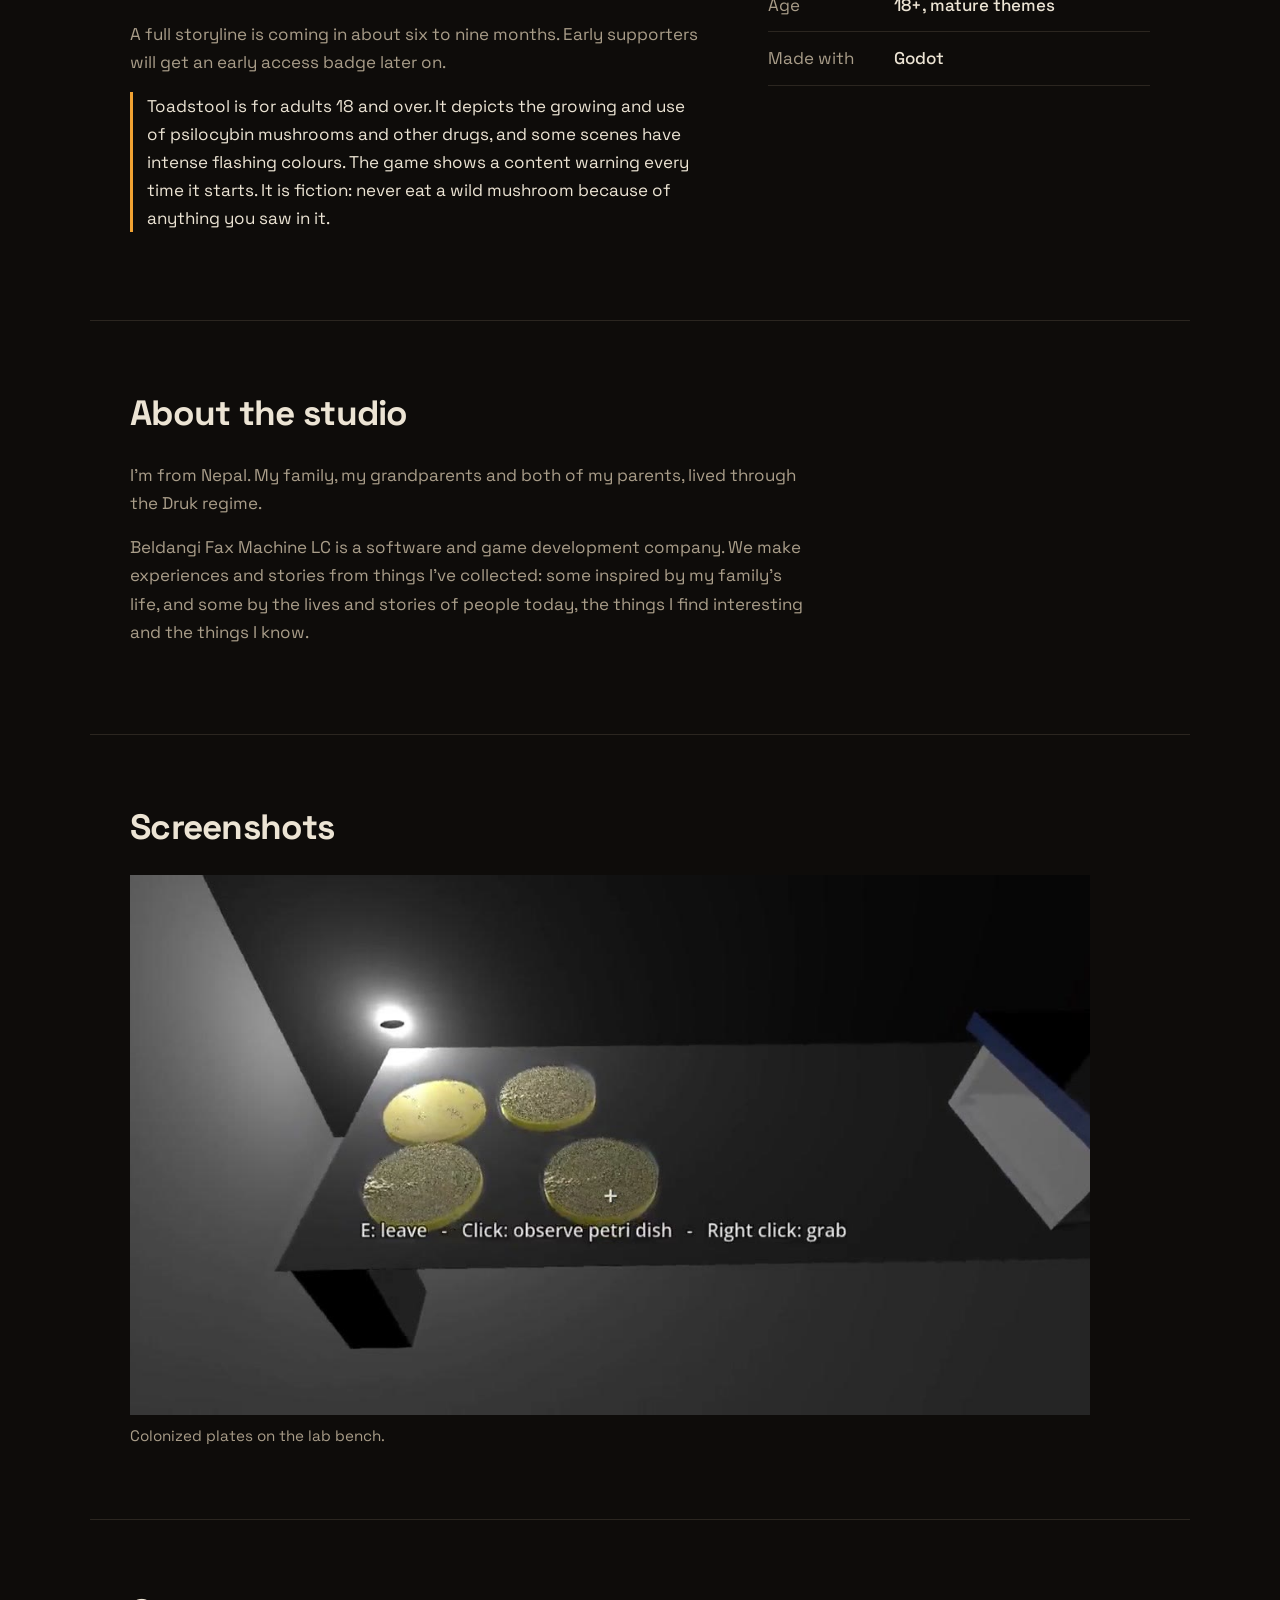
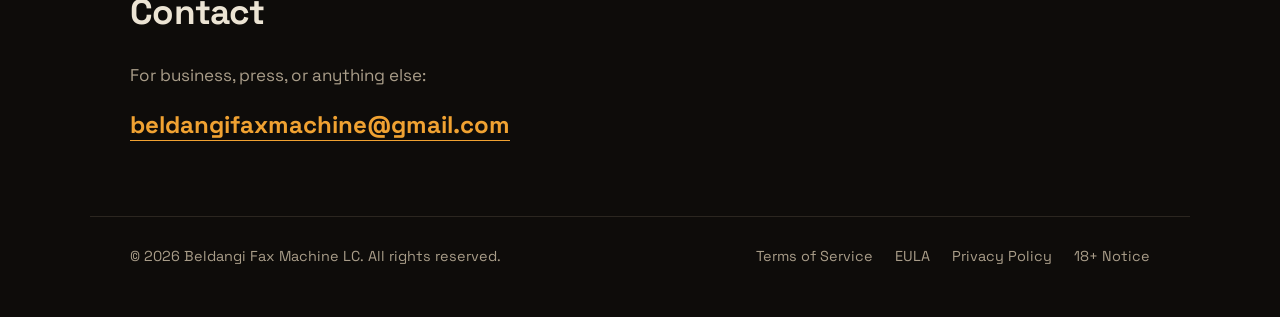
==== commit caf0b555: "Add About the studio section: Nepal, family history, what the company makes" ====
--- a/index.html
+++ b/index.html
@@ -4,7 +4,7 @@
 <meta charset="utf-8">
 <meta name="viewport" content="width=device-width, initial-scale=1">
 <title>Beldangi Fax Machine LC</title>
-<meta name="description" content="Beldangi Fax Machine LC is an independent game studio in Vermont making Toadstool, a super realistic psychology and mycology game for adults 18+.">
+<meta name="description" content="Beldangi Fax Machine LC is a software and game development company in Vermont making Toadstool, a super realistic psychology and mycology game for adults 18+.">
 <meta name="theme-color" content="#0e0c0a">
 <meta name="color-scheme" content="dark">
 <link rel="icon" href="favicon.svg" type="image/svg+xml">
@@ -24,6 +24,7 @@
   <a class="studio" href="./">Beldangi Fax Machine LC</a>
   <nav aria-label="Sections">
     <a href="#toadstool">Toadstool</a>
+    <a href="#studio">Studio</a>
     <a href="#screens">Screenshots</a>
     <a href="#contact">Contact</a>
   </nav>
@@ -32,7 +33,7 @@
 <main>
   <section class="title-space">
     <h1><span>Beldangi</span> <span>Fax Machine LC</span></h1>
-    <p class="title-line">An independent game studio in Vermont. We build our games in Godot,
+    <p class="title-line">A software and game development company in Vermont. We build our games in Godot,
     and right now we&rsquo;re making <a href="#toadstool">Toadstool</a>.</p>
   </section>
 
@@ -72,6 +73,18 @@
         <div><dt>Age</dt><dd>18+, mature themes</dd></div>
         <div><dt>Made with</dt><dd>Godot</dd></div>
       </dl>
+    </div>
+  </section>
+
+  <section class="block" id="studio">
+    <h2>About the studio</h2>
+    <div class="about-text">
+      <p>I&rsquo;m from Nepal. My family, my grandparents and both of my parents,
+      lived through the Druk regime.</p>
+      <p>Beldangi Fax Machine LC is a software and game development company. We make
+      experiences and stories from things I&rsquo;ve collected: some inspired by my
+      family&rsquo;s life, and some by the lives and stories of people today, the things
+      I find interesting and the things I know.</p>
     </div>
   </section>
 
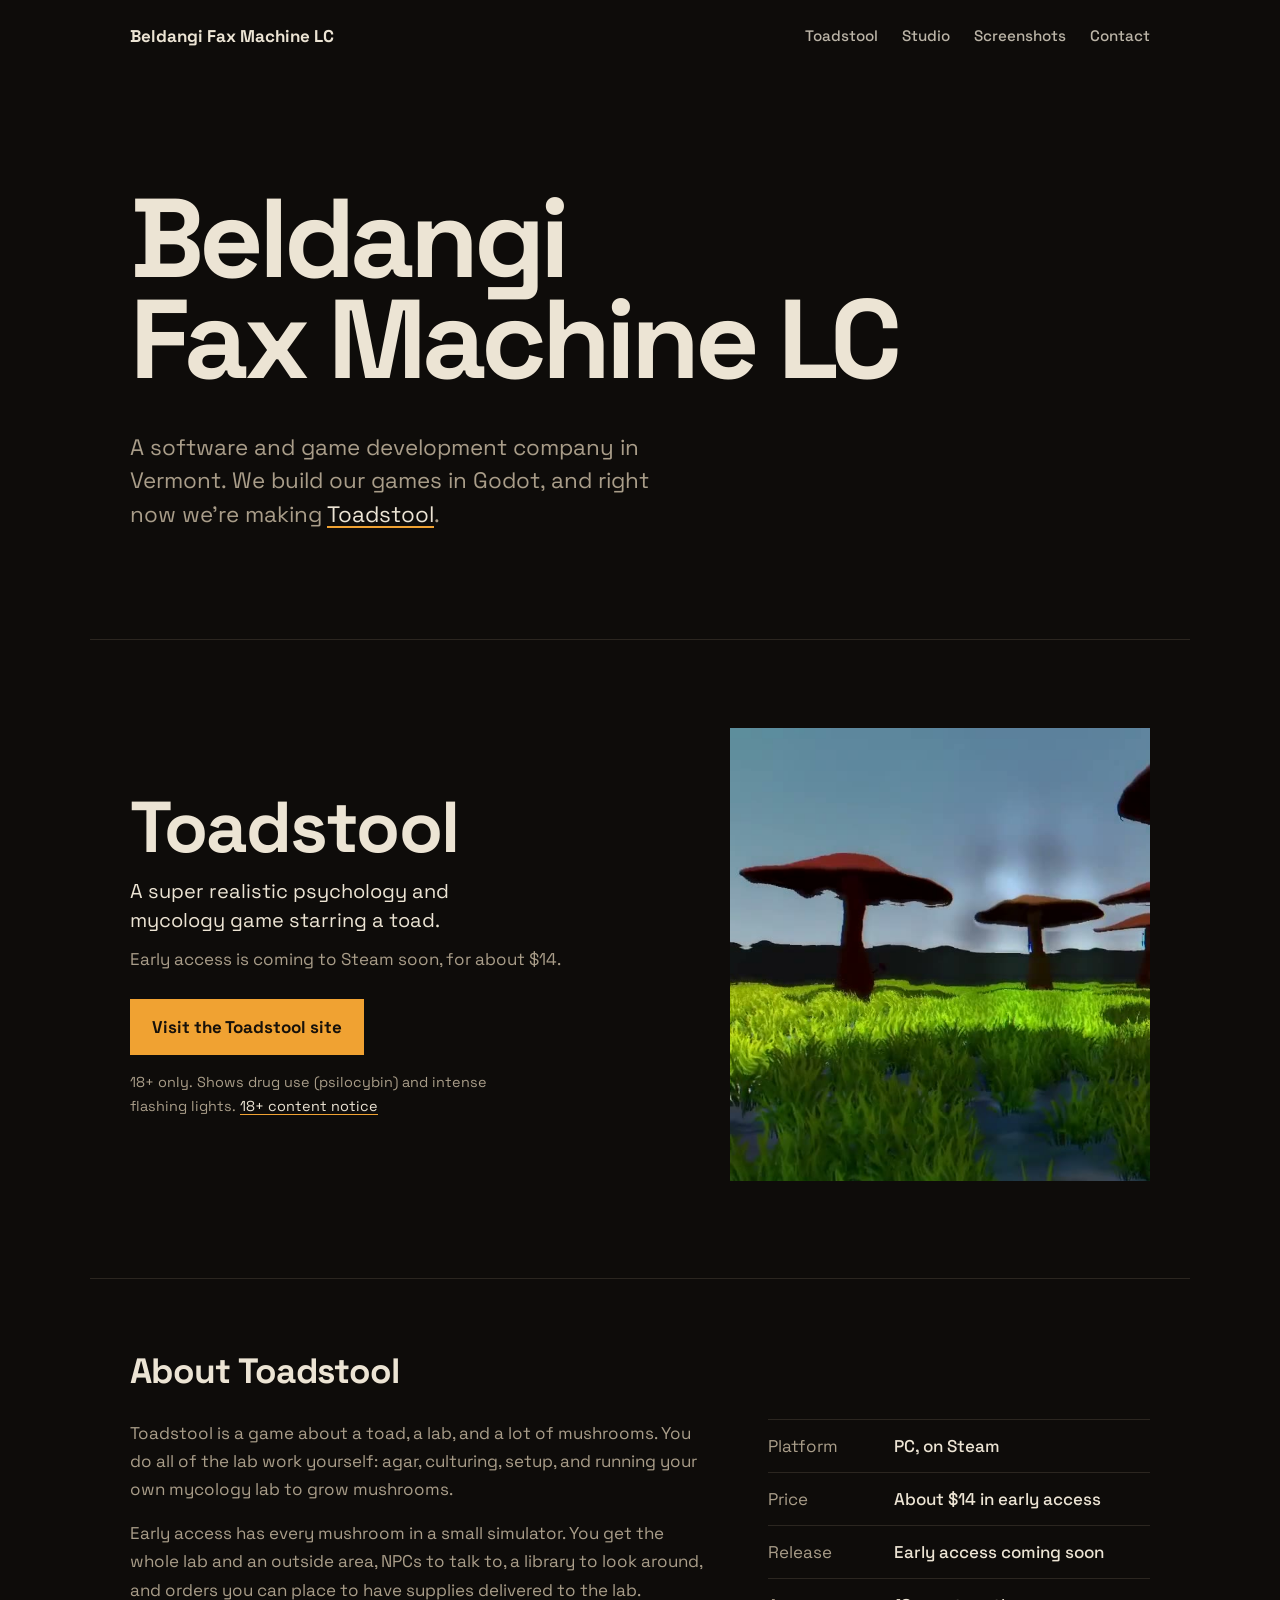
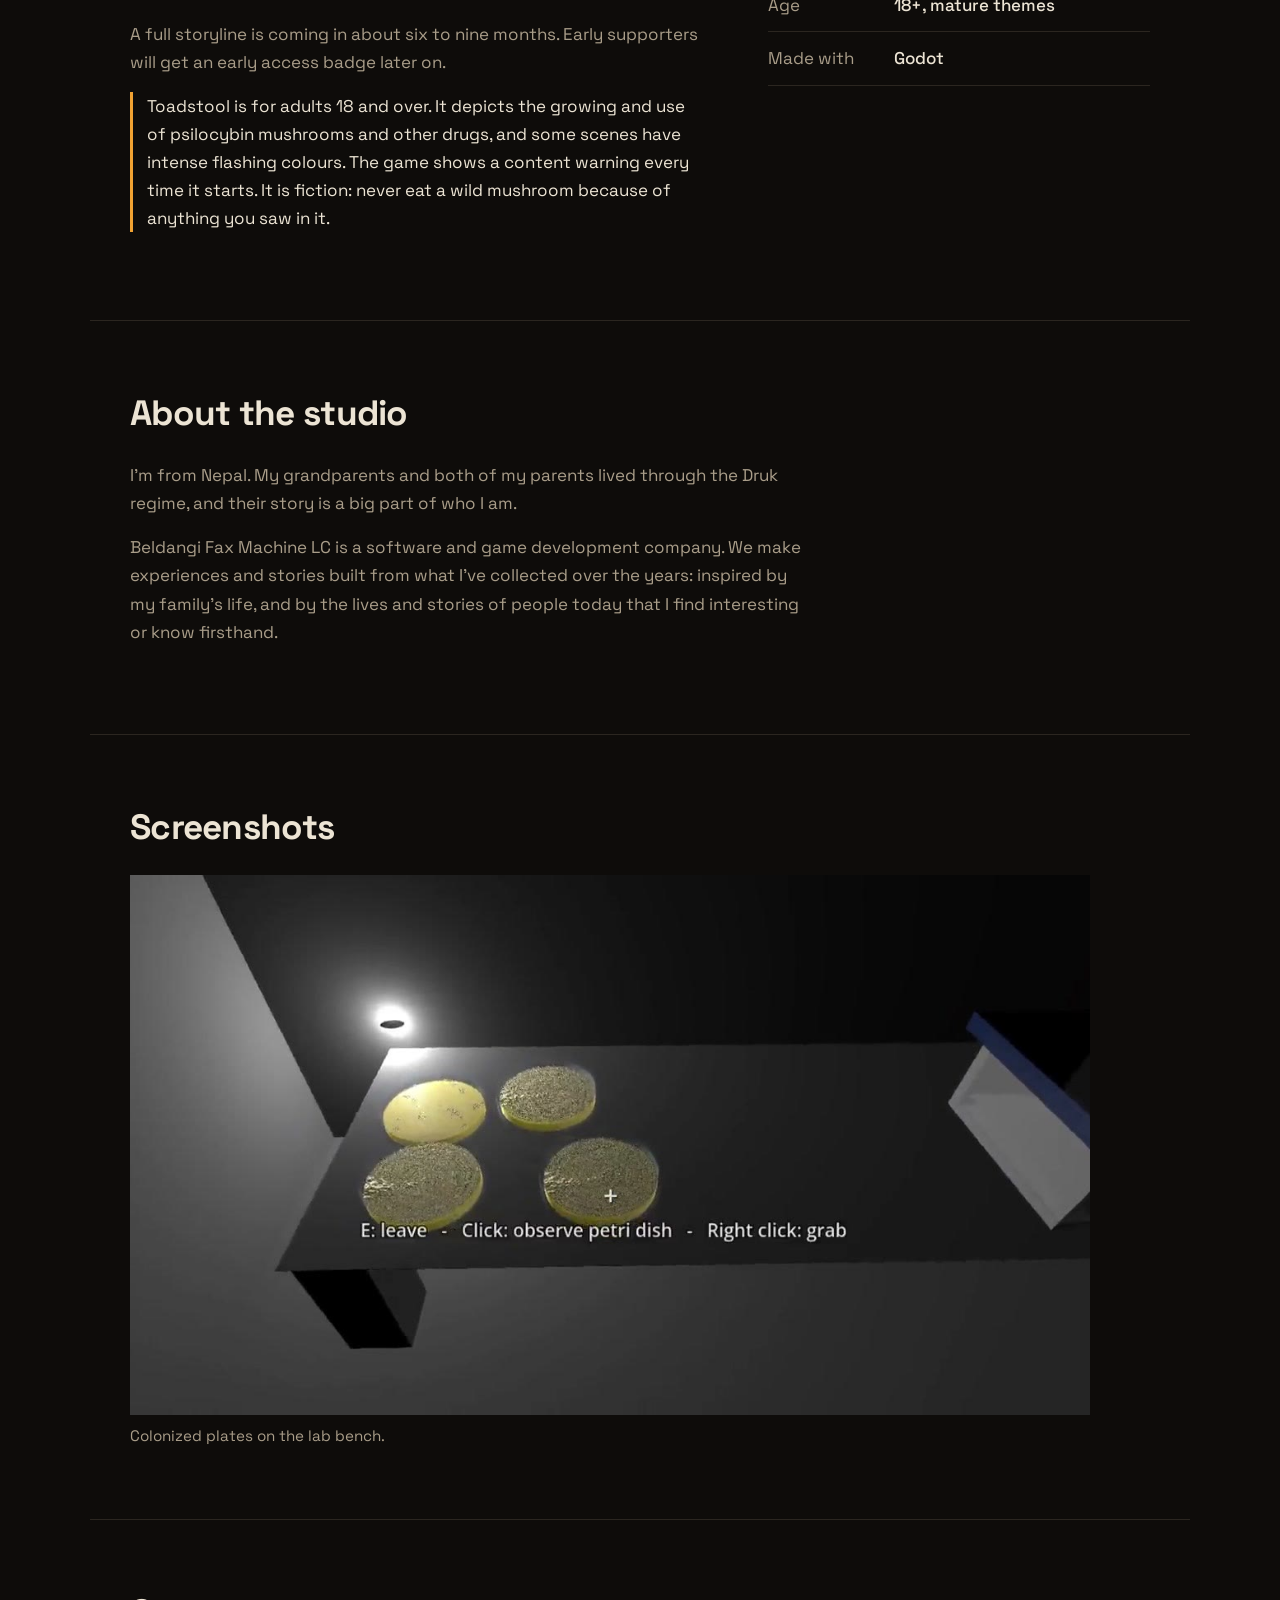
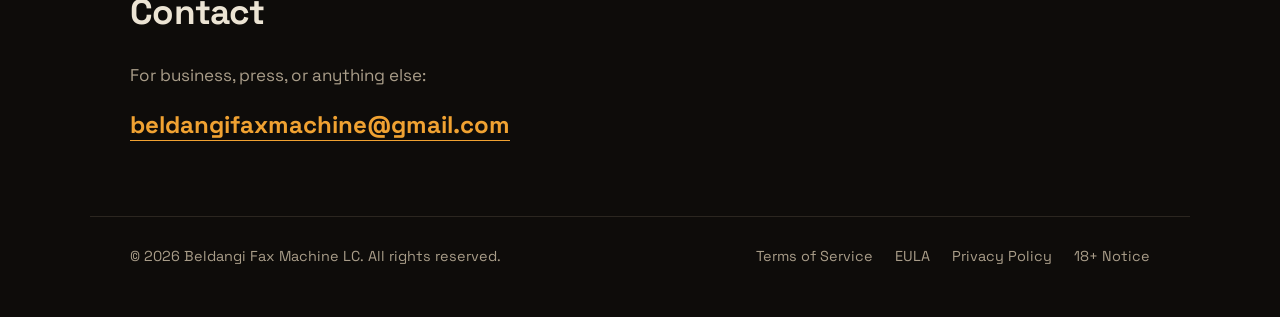
==== commit 64e3704e: "Polish wording of About the studio section" ====
--- a/index.html
+++ b/index.html
@@ -79,12 +79,12 @@
   <section class="block" id="studio">
     <h2>About the studio</h2>
     <div class="about-text">
-      <p>I&rsquo;m from Nepal. My family, my grandparents and both of my parents,
-      lived through the Druk regime.</p>
+      <p>I&rsquo;m from Nepal. My grandparents and both of my parents lived through
+      the Druk regime, and their story is a big part of who I am.</p>
       <p>Beldangi Fax Machine LC is a software and game development company. We make
-      experiences and stories from things I&rsquo;ve collected: some inspired by my
-      family&rsquo;s life, and some by the lives and stories of people today, the things
-      I find interesting and the things I know.</p>
+      experiences and stories built from what I&rsquo;ve collected over the years:
+      inspired by my family&rsquo;s life, and by the lives and stories of people today
+      that I find interesting or know firsthand.</p>
     </div>
   </section>
 
